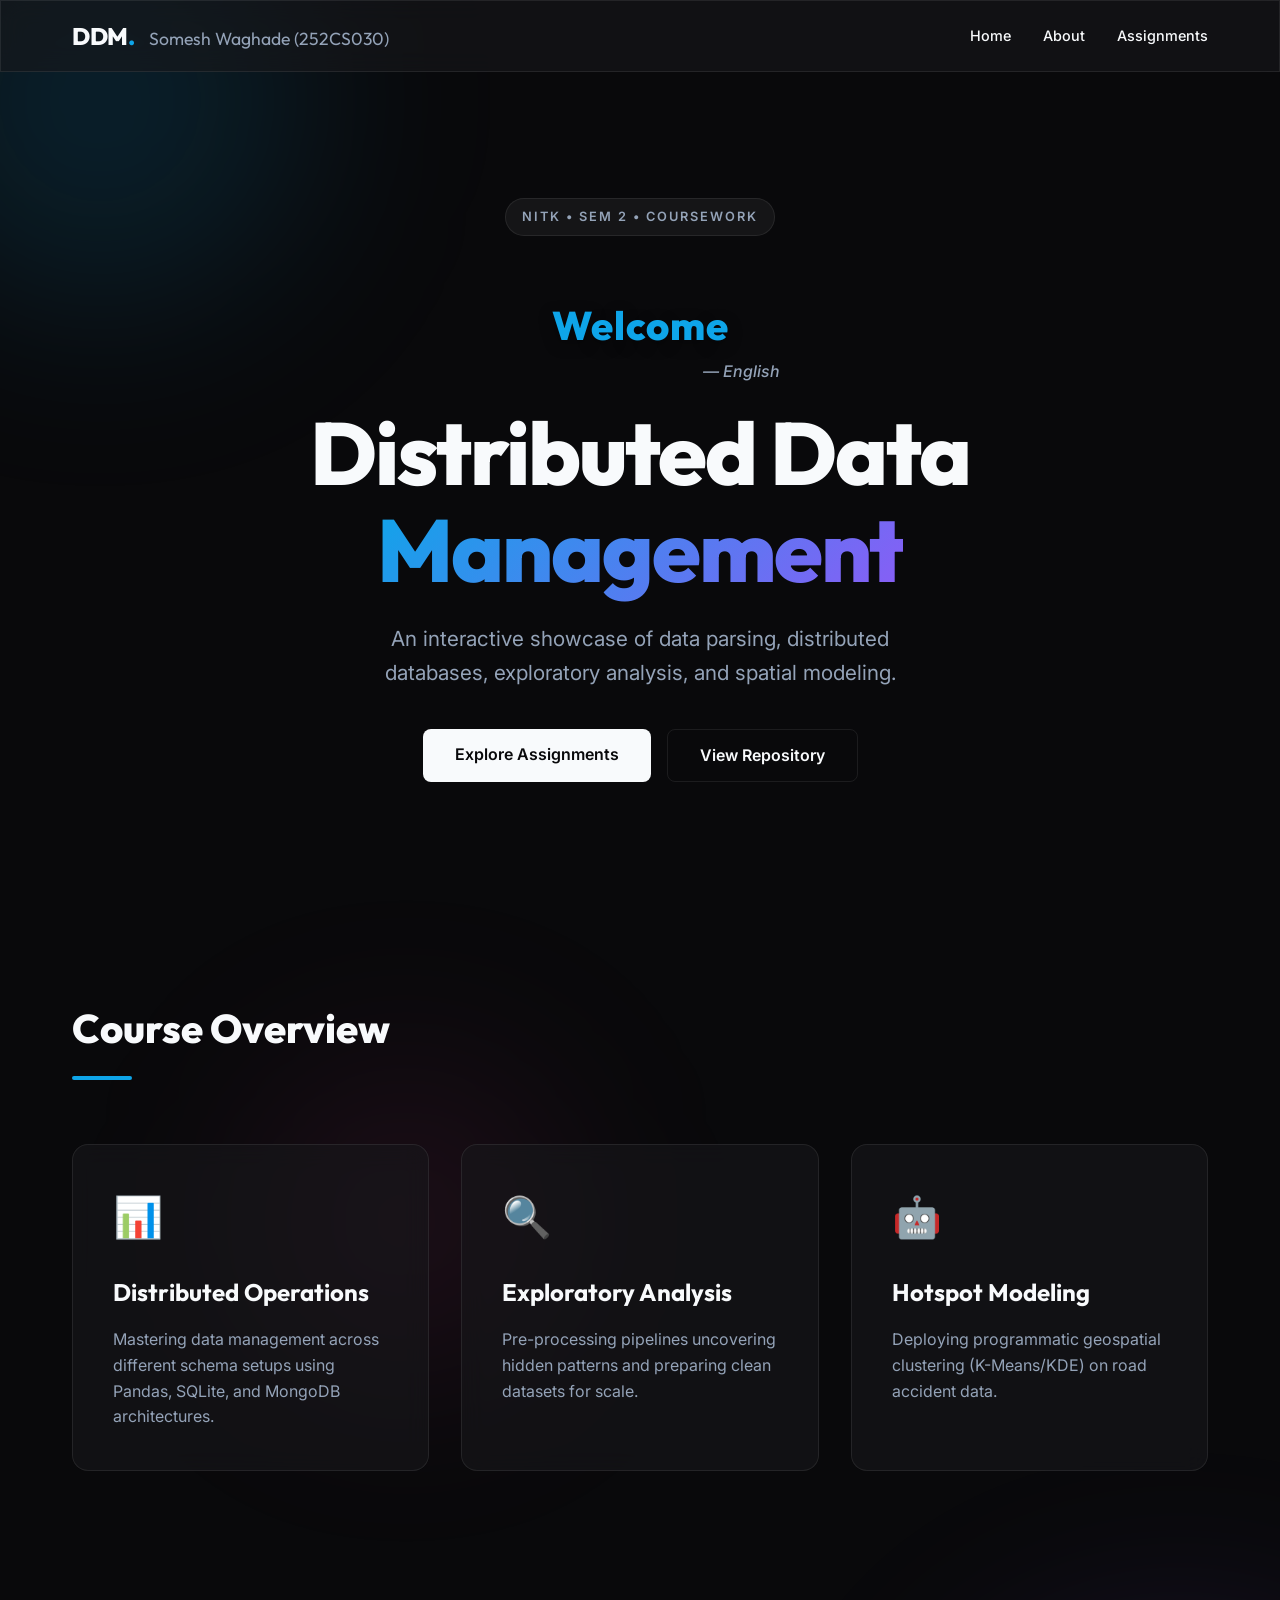
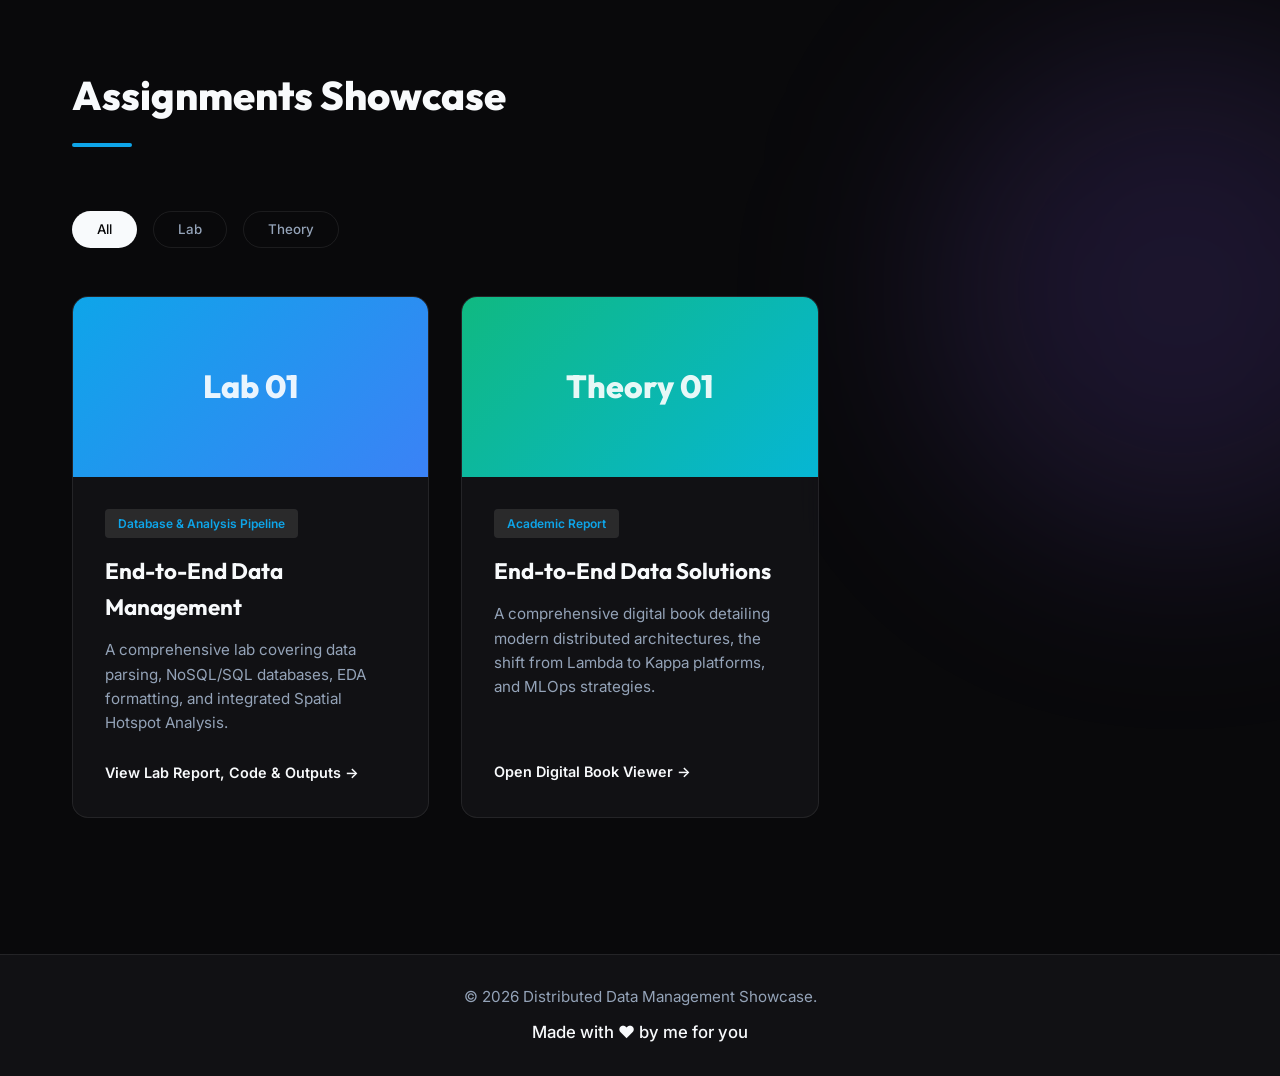
==== index.html @ 91ea18e1 "this is initial commit" ====
<!DOCTYPE html>
<html lang="en">
<head>
    <meta charset="UTF-8">
    <meta name="viewport" content="width=device-width, initial-scale=1.0">
    <title>Distributed Data Management | Showcase</title>
    <meta name="description" content="A premium interactive showcase of my Distributed Data Management (DDM) course assignments and projects.">
    <link rel="preconnect" href="https://fonts.googleapis.com">
    <link rel="preconnect" href="https://fonts.gstatic.com" crossorigin>
    <link href="https://fonts.googleapis.com/css2?family=Inter:wght@300;400;500&family=Outfit:wght@400;600;800&display=swap" rel="stylesheet">
    <link rel="stylesheet" href="style.css">
</head>
<body>
    <!-- Animated Background Elements -->
    <div class="bg-orb orb-1"></div>
    <div class="bg-orb orb-2"></div>
    <div class="bg-orb orb-3"></div>

    <nav class="navbar glass">
        <div class="nav-content">
            <div class="logo" style="display:flex; align-items:baseline;">
                DDM<span>.</span> 
                <span style="font-size:1.1rem; font-weight:400; color:var(--text-muted); margin-left:15px; letter-spacing:0px; text-transform:none; font-family:var(--font-main);">Somesh Waghade (252CS030)</span>
            </div>
            <ul class="nav-links">
                <li><a href="#home">Home</a></li>
                <li><a href="#about">About</a></li>
                <li><a href="#assignments">Assignments</a></li>
            </ul>
        </div>
    </nav>

    <header id="home" class="hero">
        <div class="hero-content">
            <div class="badge fade-up">NITK • SEM 2 • COURSEWORK</div>
            
            <div class="welcome-container fade-up delay-1" style="margin-top:20px; margin-bottom:15px; display:flex; justify-content:center; overflow:hidden; padding:5px;">
                <div id="welcome-slide-wrapper" style="transition:transform 0.5s cubic-bezier(0.2, 0.8, 0.2, 1), opacity 0.5s ease-out; transform:translateY(0); opacity:1; display:flex; flex-direction:column; align-items:flex-end; min-width:280px;">
                    <div id="welcome-text" style="font-family:var(--font-heading); font-size:2.5rem; font-weight:800; color:var(--primary); letter-spacing:1px; width:100%; text-align:center; text-shadow:0 4px 15px rgba(0,0,0,0.4);">Welcome</div>
                    <div id="welcome-lang" style="font-family:var(--font-main); font-size:1rem; font-weight:500; color:var(--text-muted); font-style:italic; margin-top:2px;">— English</div>
                </div>
            </div>

            <h1 class="fade-up delay-1" style="margin-top:10px;">Distributed Data<br><span class="gradient-text">Management</span></h1>
            <p class="fade-up delay-2">An interactive showcase of data parsing, distributed databases, exploratory analysis, and spatial modeling.</p>
            <div class="hero-actions fade-up delay-3">
                <a href="#assignments" class="btn btn-primary">Explore Assignments</a>
                <a href="https://github.com/" target="_blank" class="btn btn-outline">View Repository</a>
            </div>
        </div>
    </header>

    <section id="about" class="about">
        <div class="section-header fade-up">
            <h2>Course Overview</h2>
            <div class="line"></div>
        </div>
        <div class="about-grid">
            <div class="about-card glass fade-up">
                <div class="icon">📊</div>
                <h3>Distributed Operations</h3>
                <p>Mastering data management across different schema setups using Pandas, SQLite, and MongoDB architectures.</p>
            </div>
            <div class="about-card glass fade-up delay-1">
                <div class="icon">🔍</div>
                <h3>Exploratory Analysis</h3>
                <p>Pre-processing pipelines uncovering hidden patterns and preparing clean datasets for scale.</p>
            </div>
            <div class="about-card glass fade-up delay-2">
                <div class="icon">🤖</div>
                <h3>Hotspot Modeling</h3>
                <p>Deploying programmatic geospatial clustering (K-Means/KDE) on road accident data.</p>
            </div>
        </div>
    </section>

    <section id="assignments" class="assignments">
        <div class="section-header fade-up">
            <h2>Assignments Showcase</h2>
            <div class="line"></div>
        </div>
        
        <div class="filters fade-up">
            <button class="filter-btn active" data-filter="all">All</button>
            <button class="filter-btn" data-filter="lab">Lab</button>
            <button class="filter-btn" data-filter="theory">Theory</button>
        </div>

        <div class="assignments-grid">
            <!-- Lab 1 (Combined) -->
            <a href="lab1.html" class="assignment-card glass fade-up item" data-category="lab" style="text-decoration: none; color: inherit;">
                <div class="card-image bg-gradient-1">
                    <span>Lab 01</span>
                </div>
                <div class="card-content">
                    <span class="tag">Database & Analysis Pipeline</span>
                    <h3>End-to-End Data Management</h3>
                    <p>A comprehensive lab covering data parsing, NoSQL/SQL databases, EDA formatting, and integrated Spatial Hotspot Analysis.</p>
                    <div style="margin-top:auto;"><button class="read-more">View Lab Report, Code & Outputs →</button></div>
                </div>
            </a>

            <!-- Theory Assignment 1 -->
            <a href="theory1.html" class="assignment-card glass fade-up item" data-category="theory" style="text-decoration: none; color: inherit;">
                <div class="card-image bg-gradient-4">
                    <span>Theory 01</span>
                </div>
                <div class="card-content">
                    <span class="tag">Academic Report</span>
                    <h3>End-to-End Data Solutions</h3>
                    <p>A comprehensive digital book detailing modern distributed architectures, the shift from Lambda to Kappa platforms, and MLOps strategies.</p>
                    <div style="margin-top:auto;"><button class="read-more">Open Digital Book Viewer →</button></div>
                </div>
            </a>
        </div>
    </section>

    <footer class="glass footer" style="text-align:center; padding:30px 20px; border-top:1px solid var(--glass-border); margin-top:40px;">
        <p style="color:var(--text-muted); font-size:0.95rem;">&copy; 2026 Distributed Data Management Showcase.</p>
        <p style="margin-top:10px; font-weight:500; font-size:1.05rem; color:var(--text-main);">Made with ❤️ by me for you</p>
    </footer>

    <script src="script.js"></script>
</body>
</html>
---- style.css ----
:root {
    /* Color Palette */
    --bg-dark: #09090b;
    --bg-card: rgba(24, 24, 27, 0.6);
    --primary: #0ea5e9;
    --primary-glow: rgba(14, 165, 233, 0.5);
    --secondary: #8b5cf6;
    --text-main: #f8fafc;
    --text-muted: #94a3b8;
    --glass-border: rgba(255, 255, 255, 0.08);
    
    /* Typography */
    --font-heading: 'Outfit', sans-serif;
    --font-body: 'Inter', sans-serif;
}

* {
    margin: 0;
    padding: 0;
    box-sizing: border-box;
    scroll-behavior: smooth;
}

body {
    background-color: var(--bg-dark);
    color: var(--text-main);
    font-family: var(--font-body);
    line-height: 1.6;
    overflow-x: hidden;
    position: relative;
}

/* Glassmorphism Utilities */
.glass {
    background: var(--bg-card);
    backdrop-filter: blur(12px);
    -webkit-backdrop-filter: blur(12px);
    border: 1px solid var(--glass-border);
}

.gradient-text {
    background: linear-gradient(135deg, var(--primary), var(--secondary));
    -webkit-background-clip: text;
    -webkit-text-fill-color: transparent;
    background-clip: text;
}

/* Animated Background Orbs */
.bg-orb {
    position: absolute;
    border-radius: 50%;
    filter: blur(100px);
    z-index: -1;
    animation: float 20s infinite ease-in-out alternate;
}

.orb-1 {
    width: 400px;
    height: 400px;
    background: rgba(14, 165, 233, 0.15);
    top: -100px;
    left: -100px;
}

.orb-2 {
    width: 500px;
    height: 500px;
    background: rgba(139, 92, 246, 0.15);
    bottom: 20%;
    right: -150px;
    animation-delay: -5s;
}

.orb-3 {
    width: 300px;
    height: 300px;
    background: rgba(236, 72, 153, 0.1);
    top: 40%;
    left: 20%;
    animation-delay: -10s;
}

@keyframes float {
    0% { transform: translate(0, 0) scale(1); }
    50% { transform: translate(50px, 50px) scale(1.1); }
    100% { transform: translate(-50px, 100px) scale(0.9); }
}

/* Navigation */
.navbar {
    position: fixed;
    top: 0;
    width: 100%;
    z-index: 100;
    padding: 1rem 0;
    transition: all 0.3s ease;
}

.nav-content {
    max-width: 1200px;
    margin: 0 auto;
    display: flex;
    justify-content: space-between;
    align-items: center;
    padding: 0 2rem;
}

.logo {
    font-family: var(--font-heading);
    font-size: 1.5rem;
    font-weight: 800;
    letter-spacing: -0.5px;
}

.logo span {
    color: var(--primary);
}

.nav-links {
    display: flex;
    list-style: none;
    gap: 2rem;
}

.nav-links a {
    color: var(--text-main);
    text-decoration: none;
    font-size: 0.9rem;
    font-weight: 500;
    transition: color 0.3s ease;
}

.nav-links a:hover {
    color: var(--primary);
}

/* Hero Section */
.hero {
    min-height: 100vh;
    display: flex;
    align-items: center;
    justify-content: center;
    text-align: center;
    padding: 0 2rem;
    padding-top: 80px;
}

.hero-content {
    max-width: 800px;
}

.badge {
    display: inline-block;
    padding: 0.5rem 1rem;
    background: rgba(255, 255, 255, 0.05);
    border: 1px solid var(--glass-border);
    border-radius: 50px;
    font-size: 0.8rem;
    font-weight: 600;
    letter-spacing: 2px;
    margin-bottom: 2rem;
    color: var(--text-muted);
}

.hero h1 {
    font-family: var(--font-heading);
    font-size: clamp(3rem, 8vw, 5.5rem);
    line-height: 1.1;
    font-weight: 800;
    margin-bottom: 1.5rem;
    letter-spacing: -2px;
}

.hero p {
    font-size: clamp(1.1rem, 2vw, 1.3rem);
    color: var(--text-muted);
    margin-bottom: 2.5rem;
    max-width: 600px;
    margin-left: auto;
    margin-right: auto;
}

.hero-actions {
    display: flex;
    gap: 1rem;
    justify-content: center;
}

.btn {
    padding: 0.8rem 2rem;
    border-radius: 8px;
    font-weight: 600;
    font-size: 1rem;
    text-decoration: none;
    transition: all 0.3s ease;
    cursor: pointer;
    font-family: var(--font-body);
}

.btn-primary {
    background: var(--text-main);
    color: var(--bg-dark);
    border: none;
}

.btn-primary:hover {
    background: var(--primary);
    color: white;
    box-shadow: 0 0 20px var(--primary-glow);
    transform: translateY(-2px);
}

.btn-outline {
    background: transparent;
    color: var(--text-main);
    border: 1px solid var(--glass-border);
}

.btn-outline:hover {
    background: rgba(255, 255, 255, 0.1);
    transform: translateY(-2px);
}

/* Common Section Styles */
section {
    padding: 6rem 2rem;
    max-width: 1200px;
    margin: 0 auto;
}

.section-header {
    margin-bottom: 4rem;
}

.section-header h2 {
    font-family: var(--font-heading);
    font-size: 2.5rem;
    font-weight: 800;
    margin-bottom: 1rem;
}

.section-header .line {
    width: 60px;
    height: 4px;
    background: var(--primary);
    border-radius: 2px;
}

/* About Section */
.about-grid {
    display: grid;
    grid-template-columns: repeat(auto-fit, minmax(300px, 1fr));
    gap: 2rem;
}

.about-card {
    padding: 2.5rem;
    border-radius: 16px;
    transition: transform 0.3s ease, box-shadow 0.3s ease;
}

.about-card:hover {
    transform: translateY(-5px);
    box-shadow: 0 10px 30px rgba(0, 0, 0, 0.5);
    border-color: rgba(255, 255, 255, 0.15);
}

.about-card .icon {
    font-size: 2.5rem;
    margin-bottom: 1.5rem;
}

.about-card h3 {
    font-family: var(--font-heading);
    font-size: 1.5rem;
    margin-bottom: 1rem;
}

.about-card p {
    color: var(--text-muted);
}

/* Assignments Section */
.filters {
    display: flex;
    gap: 1rem;
    margin-bottom: 3rem;
    flex-wrap: wrap;
}

.filter-btn {
    background: transparent;
    border: 1px solid var(--glass-border);
    color: var(--text-muted);
    padding: 0.6rem 1.5rem;
    border-radius: 50px;
    cursor: pointer;
    transition: all 0.3s ease;
    font-family: var(--font-body);
    font-weight: 500;
}

.filter-btn:hover, .filter-btn.active {
    background: var(--text-main);
    color: var(--bg-dark);
}

.assignments-grid {
    display: grid;
    grid-template-columns: repeat(auto-fill, minmax(320px, 1fr));
    gap: 2rem;
}

.assignment-card {
    border-radius: 16px;
    overflow: hidden;
    cursor: pointer;
    transition: all 0.4s cubic-bezier(0.175, 0.885, 0.32, 1.275);
    display: flex;
    flex-direction: column;
}

.assignment-card:hover {
    transform: translateY(-10px);
    border-color: rgba(255, 255, 255, 0.2);
    box-shadow: 0 15px 35px rgba(0, 0, 0, 0.4);
}

.card-image {
    height: 180px;
    display: flex;
    align-items: center;
    justify-content: center;
    font-family: var(--font-heading);
    font-size: 2rem;
    font-weight: 800;
    color: rgba(255, 255, 255, 0.9);
}

.bg-gradient-1 { background: linear-gradient(135deg, #0ea5e9, #3b82f6); }
.bg-gradient-2 { background: linear-gradient(135deg, #8b5cf6, #d946ef); }
.bg-gradient-3 { background: linear-gradient(135deg, #f59e0b, #ef4444); }
.bg-gradient-4 { background: linear-gradient(135deg, #10b981, #06b6d4); }

.card-content {
    padding: 2rem;
    flex-grow: 1;
    display: flex;
    flex-direction: column;
}

.tag {
    display: inline-block;
    padding: 0.3rem 0.8rem;
    background: rgba(255, 255, 255, 0.1);
    border-radius: 4px;
    font-size: 0.75rem;
    font-weight: 600;
    color: var(--primary);
    margin-bottom: 1rem;
    align-self: flex-start;
}

.card-content h3 {
    font-family: var(--font-heading);
    font-size: 1.4rem;
    margin-bottom: 0.8rem;
}

.card-content p {
    color: var(--text-muted);
    font-size: 0.95rem;
    margin-bottom: 1.5rem;
    flex-grow: 1;
}

.read-more {
    background: transparent;
    border: none;
    color: var(--text-main);
    font-weight: 600;
    font-family: var(--font-body);
    font-size: 0.9rem;
    cursor: pointer;
    text-align: left;
    display: inline-flex;
    align-items: center;
    transition: color 0.3s ease;
}

.assignment-card:hover .read-more {
    color: var(--primary);
}

/* Modal */
.modal {
    display: none;
    position: fixed;
    z-index: 1000;
    left: 0;
    top: 0;
    width: 100%;
    height: 100%;
    overflow: auto;
    background-color: rgba(0, 0, 0, 0.8);
    backdrop-filter: blur(5px);
    opacity: 0;
    transition: opacity 0.3s ease;
}

.modal.show {
    opacity: 1;
}

.modal-content {
    margin: 5% auto;
    padding: 0;
    width: 90%;
    max-width: 700px;
    border-radius: 20px;
    position: relative;
    transform: translateY(50px) scale(0.95);
    transition: all 0.4s cubic-bezier(0.175, 0.885, 0.32, 1.275);
    overflow: hidden;
}

.modal.show .modal-content {
    transform: translateY(0) scale(1);
}

.close-btn {
    position: absolute;
    top: 1.5rem;
    right: 2rem;
    color: var(--text-muted);
    font-size: 2rem;
    font-weight: 300;
    cursor: pointer;
    transition: color 0.3s ease;
    z-index: 10;
}

.close-btn:hover {
    color: white;
}

.modal-header {
    padding: 3rem 3rem 2rem;
    background: rgba(255, 255, 255, 0.03);
    border-bottom: 1px solid var(--glass-border);
}

.modal-badge {
    display: inline-block;
    padding: 0.4rem 1rem;
    background: var(--primary);
    color: var(--bg-dark);
    border-radius: 50px;
    font-size: 0.8rem;
    font-weight: 700;
    margin-bottom: 1rem;
    text-transform: uppercase;
    letter-spacing: 1px;
}

.modal-header h2 {
    font-family: var(--font-heading);
    font-size: 2.2rem;
    line-height: 1.2;
}

.modal-body {
    padding: 3rem;
}

.modal-section {
    margin-bottom: 2.5rem;
}

.modal-section:last-child {
    margin-bottom: 0;
}

.modal-section h3 {
    font-family: var(--font-heading);
    font-size: 1.3rem;
    margin-bottom: 1rem;
    display: flex;
    align-items: center;
    gap: 0.5rem;
    color: var(--primary);
}

.modal-section p {
    color: var(--text-muted);
    line-height: 1.8;
}

/* Footer */
.footer {
    text-align: center;
    padding: 2rem;
    margin-top: 4rem;
    border-top: 1px solid var(--glass-border);
    border-bottom: none;
    border-left: none;
    border-right: none;
    color: var(--text-muted);
    font-size: 0.9rem;
}

/* Animations */
.fade-up {
    opacity: 0;
    transform: translateY(30px);
    transition: opacity 0.8s ease, transform 0.8s cubic-bezier(0.165, 0.84, 0.44, 1);
}

.fade-up.visible {
    opacity: 1;
    transform: translateY(0);
}

.delay-1 { transition-delay: 0.1s; }
.delay-2 { transition-delay: 0.2s; }
.delay-3 { transition-delay: 0.3s; }

/* Responsive */
@media (max-width: 768px) {
    .nav-links { display: none; }
    .hero-actions { flex-direction: column; }
    .modal-content { margin: 10% auto; width: 95%; }
    .modal-header { padding: 2rem 2rem 1.5rem; }
    .modal-body { padding: 2rem; }
}
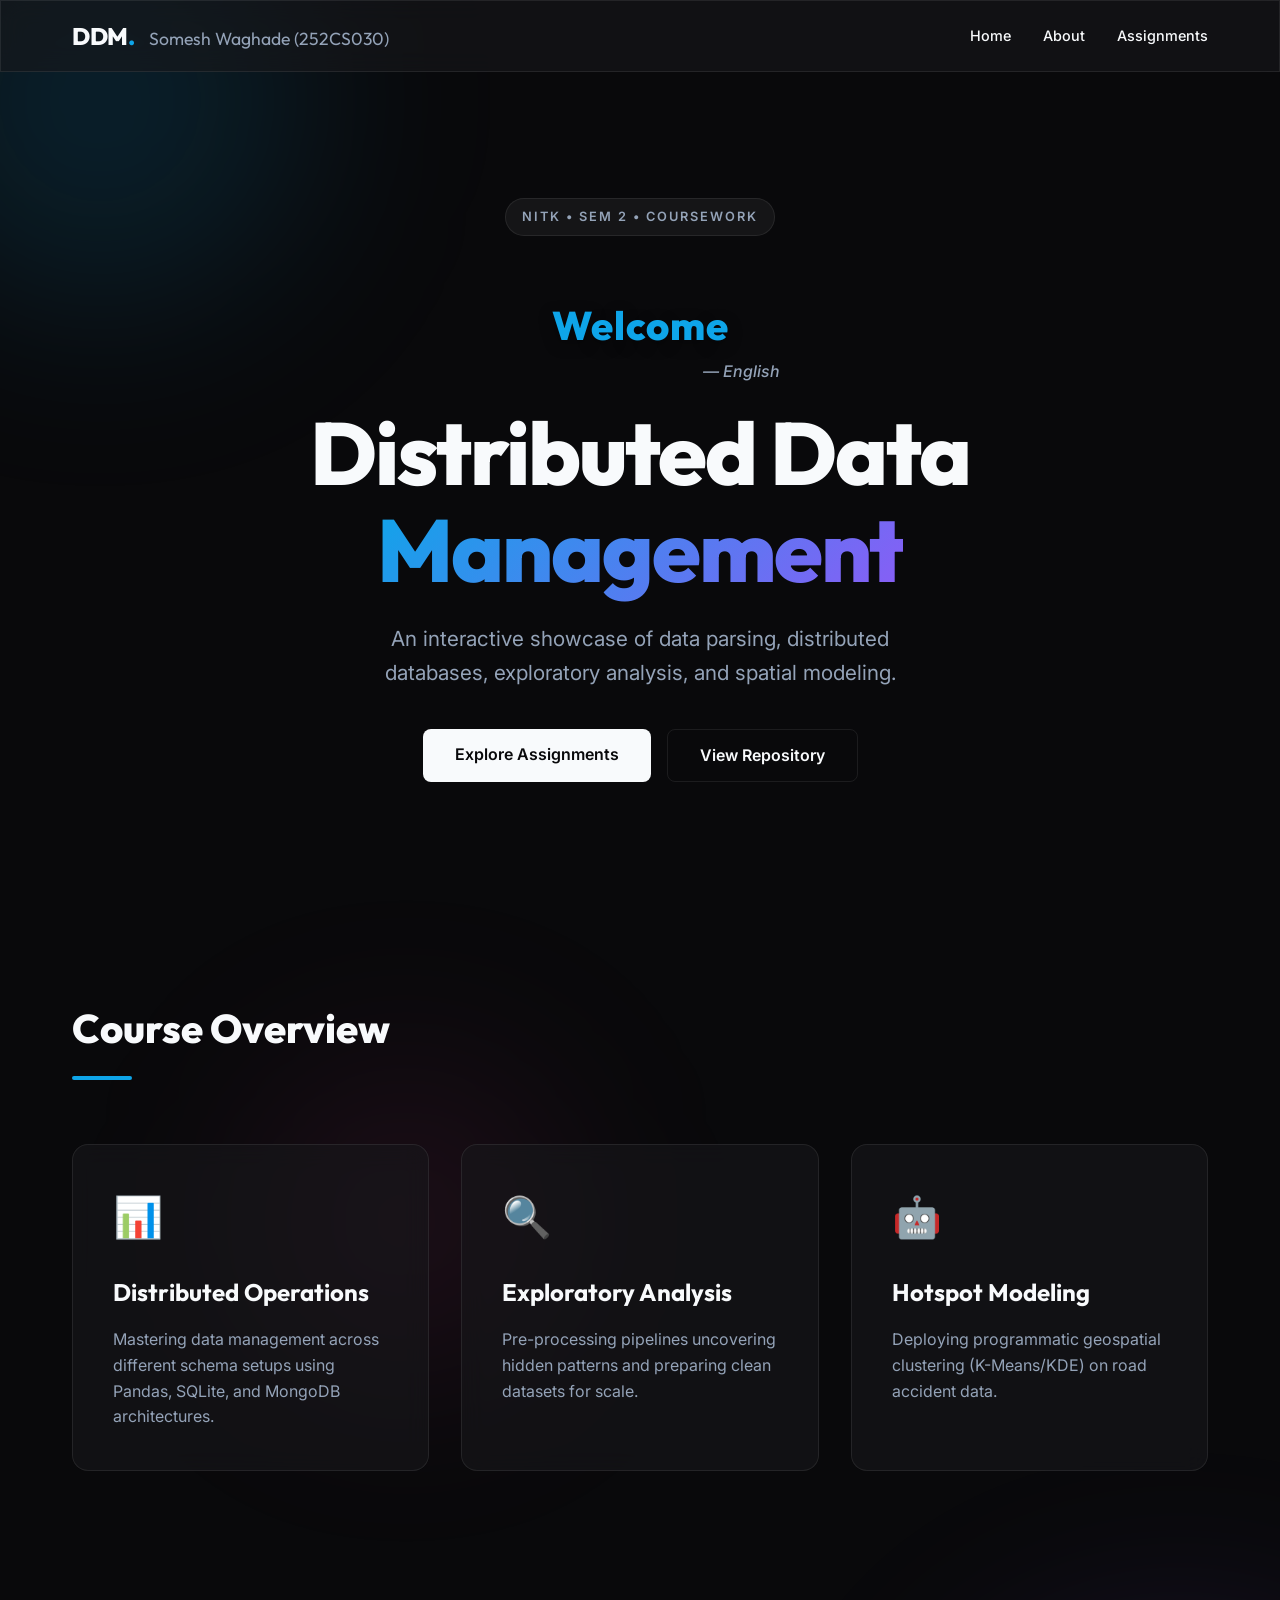
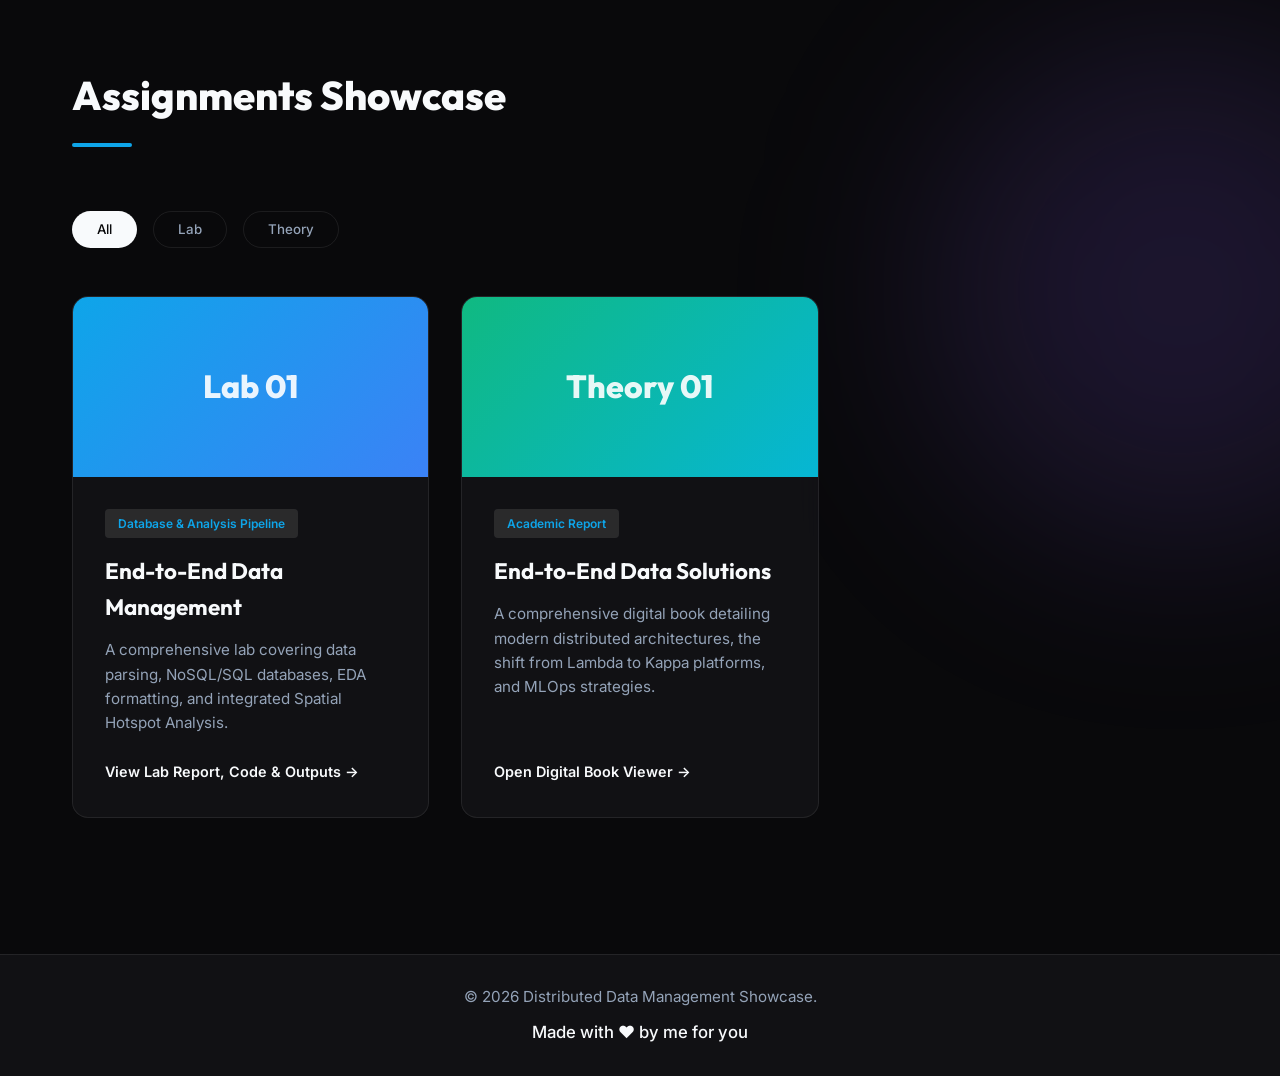
==== commit c5cea68f: "Update repository link in index.html" ====
--- a/index.html
+++ b/index.html
@@ -45,7 +45,7 @@
             <p class="fade-up delay-2">An interactive showcase of data parsing, distributed databases, exploratory analysis, and spatial modeling.</p>
             <div class="hero-actions fade-up delay-3">
                 <a href="#assignments" class="btn btn-primary">Explore Assignments</a>
-                <a href="https://github.com/" target="_blank" class="btn btn-outline">View Repository</a>
+                <a href="https://github.com/somesh-waghade/DDM_Showcase/" target="_blank" class="btn btn-outline">View Repository</a>
             </div>
         </div>
     </header>
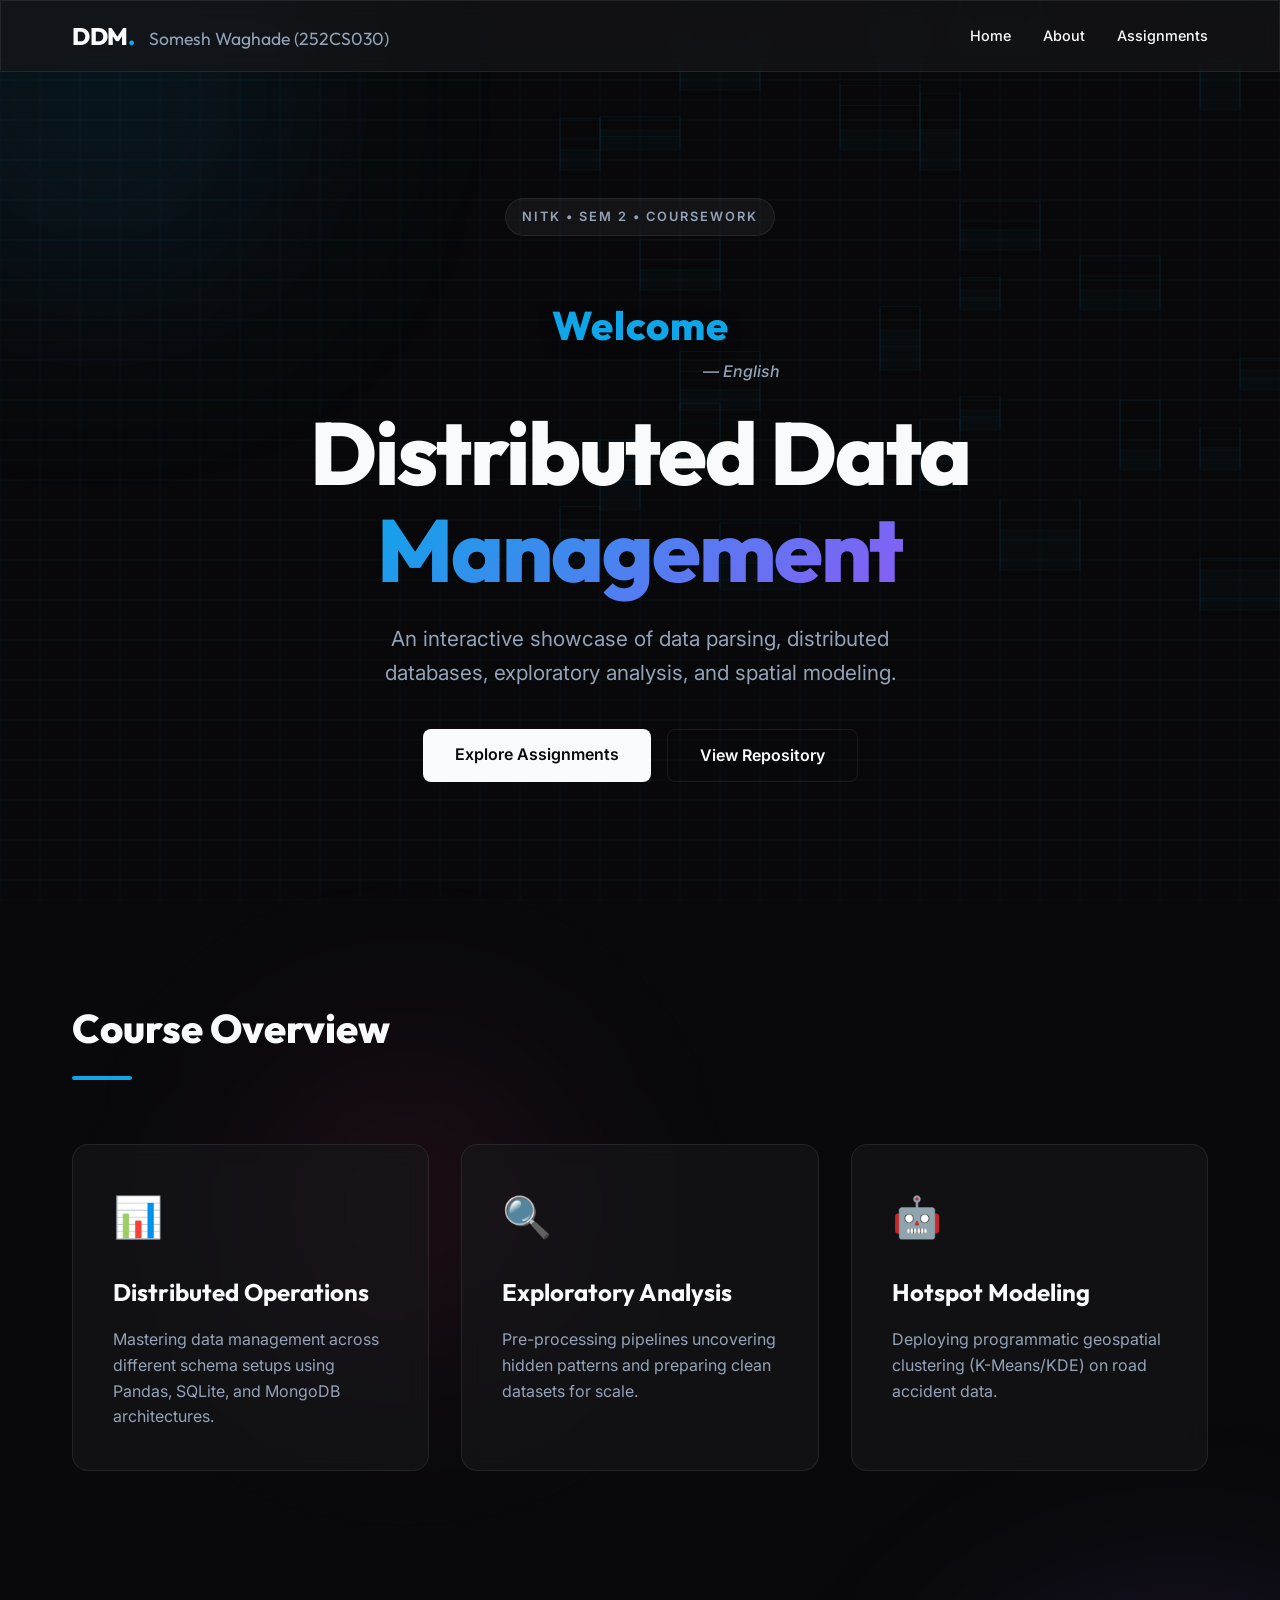
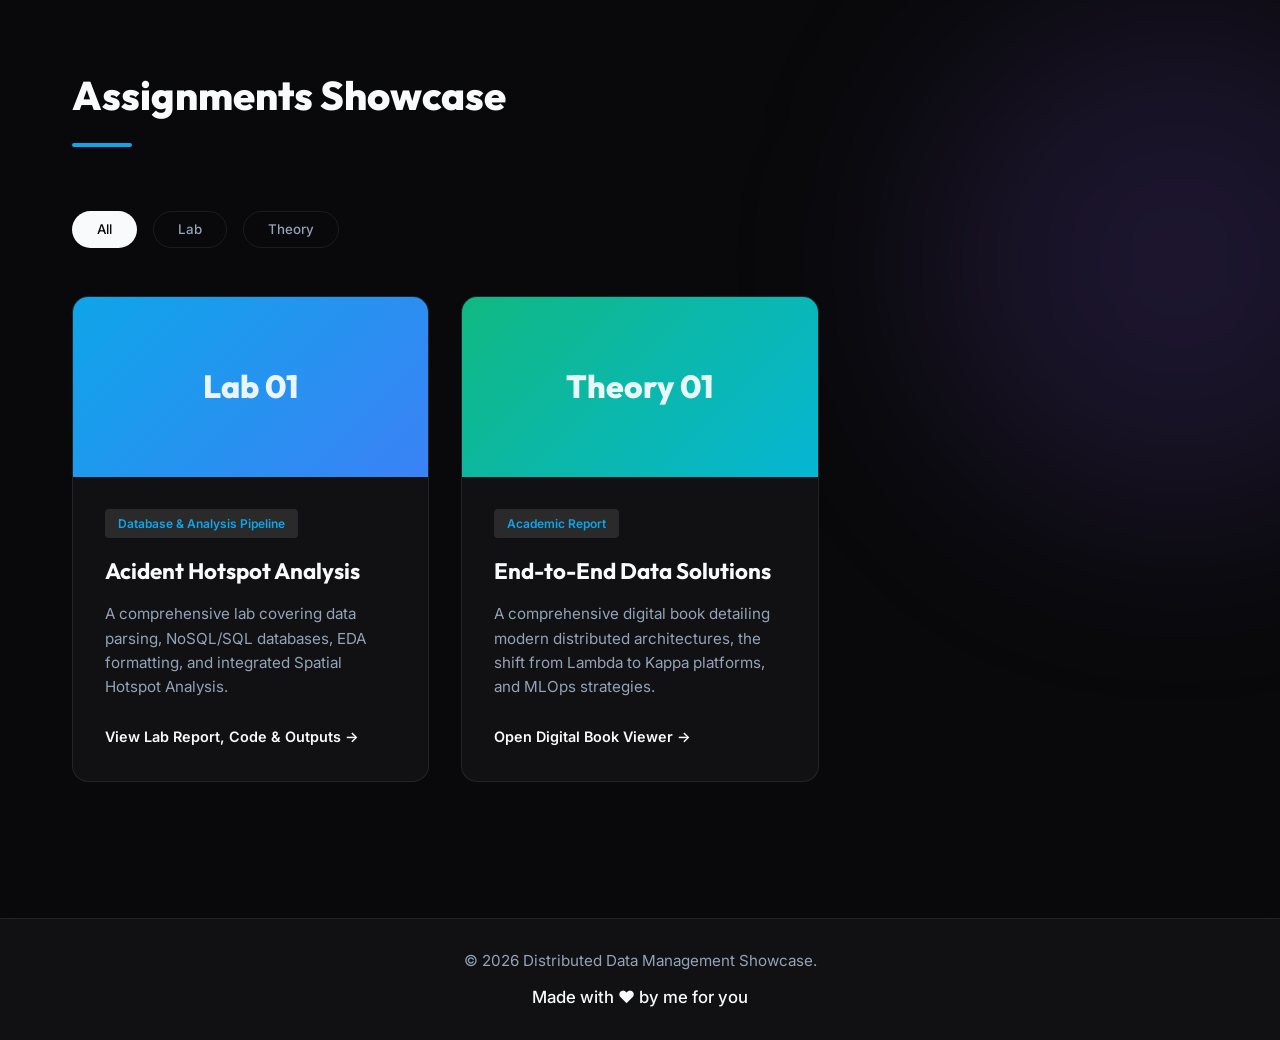
==== commit 7e3f42a8: "updated theory2 and added background map" ====
--- a/index.html
+++ b/index.html
@@ -1,26 +1,34 @@
 <!DOCTYPE html>
 <html lang="en">
+
 <head>
     <meta charset="UTF-8">
     <meta name="viewport" content="width=device-width, initial-scale=1.0">
     <title>Distributed Data Management | Showcase</title>
-    <meta name="description" content="A premium interactive showcase of my Distributed Data Management (DDM) course assignments and projects.">
+    <meta name="description"
+        content="A premium interactive showcase of my Distributed Data Management (DDM) course assignments and projects.">
     <link rel="preconnect" href="https://fonts.googleapis.com">
     <link rel="preconnect" href="https://fonts.gstatic.com" crossorigin>
-    <link href="https://fonts.googleapis.com/css2?family=Inter:wght@300;400;500&family=Outfit:wght@400;600;800&display=swap" rel="stylesheet">
+    <link
+        href="https://fonts.googleapis.com/css2?family=Inter:wght@300;400;500&family=Outfit:wght@400;600;800&display=swap"
+        rel="stylesheet">
     <link rel="stylesheet" href="style.css">
 </head>
+
 <body>
     <!-- Animated Background Elements -->
     <div class="bg-orb orb-1"></div>
     <div class="bg-orb orb-2"></div>
     <div class="bg-orb orb-3"></div>
+    <canvas id="city-canvas"></canvas>
 
     <nav class="navbar glass">
         <div class="nav-content">
             <div class="logo" style="display:flex; align-items:baseline;">
-                DDM<span>.</span> 
-                <span style="font-size:1.1rem; font-weight:400; color:var(--text-muted); margin-left:15px; letter-spacing:0px; text-transform:none; font-family:var(--font-main);">Somesh Waghade (252CS030)</span>
+                DDM<span>.</span>
+                <span
+                    style="font-size:1.1rem; font-weight:400; color:var(--text-muted); margin-left:15px; letter-spacing:0px; text-transform:none; font-family:var(--font-main);">Somesh
+                    Waghade (252CS030)</span>
             </div>
             <ul class="nav-links">
                 <li><a href="#home">Home</a></li>
@@ -33,19 +41,28 @@
     <header id="home" class="hero">
         <div class="hero-content">
             <div class="badge fade-up">NITK • SEM 2 • COURSEWORK</div>
-            
-            <div class="welcome-container fade-up delay-1" style="margin-top:20px; margin-bottom:15px; display:flex; justify-content:center; overflow:hidden; padding:5px;">
-                <div id="welcome-slide-wrapper" style="transition:transform 0.5s cubic-bezier(0.2, 0.8, 0.2, 1), opacity 0.5s ease-out; transform:translateY(0); opacity:1; display:flex; flex-direction:column; align-items:flex-end; min-width:280px;">
-                    <div id="welcome-text" style="font-family:var(--font-heading); font-size:2.5rem; font-weight:800; color:var(--primary); letter-spacing:1px; width:100%; text-align:center; text-shadow:0 4px 15px rgba(0,0,0,0.4);">Welcome</div>
-                    <div id="welcome-lang" style="font-family:var(--font-main); font-size:1rem; font-weight:500; color:var(--text-muted); font-style:italic; margin-top:2px;">— English</div>
+
+            <div class="welcome-container fade-up delay-1"
+                style="margin-top:20px; margin-bottom:15px; display:flex; justify-content:center; overflow:hidden; padding:5px;">
+                <div id="welcome-slide-wrapper"
+                    style="transition:transform 0.5s cubic-bezier(0.2, 0.8, 0.2, 1), opacity 0.5s ease-out; transform:translateY(0); opacity:1; display:flex; flex-direction:column; align-items:flex-end; min-width:280px;">
+                    <div id="welcome-text"
+                        style="font-family:var(--font-heading); font-size:2.5rem; font-weight:800; color:var(--primary); letter-spacing:1px; width:100%; text-align:center; text-shadow:0 4px 15px rgba(0,0,0,0.4);">
+                        Welcome</div>
+                    <div id="welcome-lang"
+                        style="font-family:var(--font-main); font-size:1rem; font-weight:500; color:var(--text-muted); font-style:italic; margin-top:2px;">
+                        — English</div>
                 </div>
             </div>
 
-            <h1 class="fade-up delay-1" style="margin-top:10px;">Distributed Data<br><span class="gradient-text">Management</span></h1>
-            <p class="fade-up delay-2">An interactive showcase of data parsing, distributed databases, exploratory analysis, and spatial modeling.</p>
+            <h1 class="fade-up delay-1" style="margin-top:10px;">Distributed Data<br><span
+                    class="gradient-text">Management</span></h1>
+            <p class="fade-up delay-2">An interactive showcase of data parsing, distributed databases, exploratory
+                analysis, and spatial modeling.</p>
             <div class="hero-actions fade-up delay-3">
                 <a href="#assignments" class="btn btn-primary">Explore Assignments</a>
-                <a href="https://github.com/somesh-waghade/DDM_Showcase/" target="_blank" class="btn btn-outline">View Repository</a>
+                <a href="https://github.com/somesh-waghade/DDM_Showcase/" target="_blank" class="btn btn-outline">View
+                    Repository</a>
             </div>
         </div>
     </header>
@@ -59,7 +76,8 @@
             <div class="about-card glass fade-up">
                 <div class="icon">📊</div>
                 <h3>Distributed Operations</h3>
-                <p>Mastering data management across different schema setups using Pandas, SQLite, and MongoDB architectures.</p>
+                <p>Mastering data management across different schema setups using Pandas, SQLite, and MongoDB
+                    architectures.</p>
             </div>
             <div class="about-card glass fade-up delay-1">
                 <div class="icon">🔍</div>
@@ -79,7 +97,7 @@
             <h2>Assignments Showcase</h2>
             <div class="line"></div>
         </div>
-        
+
         <div class="filters fade-up">
             <button class="filter-btn active" data-filter="all">All</button>
             <button class="filter-btn" data-filter="lab">Lab</button>
@@ -88,38 +106,46 @@
 
         <div class="assignments-grid">
             <!-- Lab 1 (Combined) -->
-            <a href="lab1.html" class="assignment-card glass fade-up item" data-category="lab" style="text-decoration: none; color: inherit;">
+            <a href="lab1.html" class="assignment-card glass fade-up item" data-category="lab"
+                style="text-decoration: none; color: inherit;">
                 <div class="card-image bg-gradient-1">
                     <span>Lab 01</span>
                 </div>
                 <div class="card-content">
                     <span class="tag">Database & Analysis Pipeline</span>
-                    <h3>End-to-End Data Management</h3>
-                    <p>A comprehensive lab covering data parsing, NoSQL/SQL databases, EDA formatting, and integrated Spatial Hotspot Analysis.</p>
-                    <div style="margin-top:auto;"><button class="read-more">View Lab Report, Code & Outputs →</button></div>
+                    <h3>Acident Hotspot Analysis</h3>
+                    <p>A comprehensive lab covering data parsing, NoSQL/SQL databases, EDA formatting, and integrated
+                        Spatial Hotspot Analysis.</p>
+                    <div style="margin-top:auto;"><button class="read-more">View Lab Report, Code & Outputs →</button>
+                    </div>
                 </div>
             </a>
 
             <!-- Theory Assignment 1 -->
-            <a href="theory1.html" class="assignment-card glass fade-up item" data-category="theory" style="text-decoration: none; color: inherit;">
+            <a href="theory1.html" class="assignment-card glass fade-up item" data-category="theory"
+                style="text-decoration: none; color: inherit;">
                 <div class="card-image bg-gradient-4">
                     <span>Theory 01</span>
                 </div>
                 <div class="card-content">
                     <span class="tag">Academic Report</span>
                     <h3>End-to-End Data Solutions</h3>
-                    <p>A comprehensive digital book detailing modern distributed architectures, the shift from Lambda to Kappa platforms, and MLOps strategies.</p>
+                    <p>A comprehensive digital book detailing modern distributed architectures, the shift from Lambda to
+                        Kappa platforms, and MLOps strategies.</p>
                     <div style="margin-top:auto;"><button class="read-more">Open Digital Book Viewer →</button></div>
                 </div>
             </a>
         </div>
     </section>
 
-    <footer class="glass footer" style="text-align:center; padding:30px 20px; border-top:1px solid var(--glass-border); margin-top:40px;">
+    <footer class="glass footer"
+        style="text-align:center; padding:30px 20px; border-top:1px solid var(--glass-border); margin-top:40px;">
         <p style="color:var(--text-muted); font-size:0.95rem;">&copy; 2026 Distributed Data Management Showcase.</p>
-        <p style="margin-top:10px; font-weight:500; font-size:1.05rem; color:var(--text-main);">Made with ❤️ by me for you</p>
+        <p style="margin-top:10px; font-weight:500; font-size:1.05rem; color:var(--text-main);">Made with ❤️ by me for
+            you</p>
     </footer>
 
     <script src="script.js"></script>
 </body>
-</html>
+
+</html>
--- a/style.css
+++ b/style.css
@@ -87,6 +87,18 @@
 }
 
 /* Navigation */
+
+/* City Map Canvas Background */
+#city-canvas {
+    position: fixed;
+    top: 0;
+    left: 0;
+    width: 100vw;
+    height: 100vh;
+    z-index: 0;
+    pointer-events: none;
+    opacity: 0.4;
+}
 .navbar {
     position: fixed;
     top: 0;
@@ -533,3 +545,183 @@
     .modal-header { padding: 2rem 2rem 1.5rem; }
     .modal-body { padding: 2rem; }
 }
+
+/* Book Mode Styles */
+.book-layout {
+    display: flex;
+    gap: 40px;
+    max-width: 1400px;
+    margin: 0 auto;
+    position: relative;
+    padding-top: 120px;
+}
+
+.book-toc {
+    width: 280px;
+    position: sticky;
+    top: 120px;
+    height: fit-content;
+    max-height: calc(100vh - 160px);
+    overflow-y: auto;
+    padding: 20px;
+    background: rgba(255, 255, 255, 0.03);
+    border-radius: 12px;
+    border: 1px solid var(--glass-border);
+}
+
+.book-toc h4 {
+    font-family: var(--font-heading);
+    color: var(--primary);
+    margin-bottom: 20px;
+    text-transform: uppercase;
+    font-size: 0.9rem;
+    letter-spacing: 1px;
+}
+
+.book-toc ul {
+    list-style: none;
+}
+
+.book-toc li {
+    margin-bottom: 12px;
+}
+
+.book-toc a {
+    color: var(--text-muted);
+    text-decoration: none;
+    font-size: 0.9rem;
+    transition: all 0.3s ease;
+    display: block;
+    line-height: 1.4;
+}
+
+.book-toc a:hover, .book-toc a.active {
+    color: var(--primary);
+    transform: translateX(5px);
+}
+
+.book-content {
+    flex: 1;
+    background: #fdfdfd;
+    color: #1a1a1a;
+    padding: 80px 100px;
+    border-radius: 4px;
+    box-shadow: 0 30px 60px rgba(0,0,0,0.4);
+    font-family: 'Libre Baskerville', 'Playfair Display', serif;
+    line-height: 1.8;
+    position: relative;
+}
+
+.book-content::before {
+    content: '';
+    position: absolute;
+    top: 0; left: 20px; bottom: 0; width: 1px;
+    background: rgba(0,0,0,0.05);
+}
+
+.book-content h1 {
+    font-family: 'Playfair Display', serif;
+    font-size: 3.5rem;
+    line-height: 1.2;
+    margin-bottom: 2rem;
+    border-bottom: 2px solid #eee;
+    padding-bottom: 1rem;
+}
+
+.book-content h2 {
+    font-family: 'Playfair Display', serif;
+    font-size: 2.2rem;
+    margin: 3rem 0 1.5rem;
+    color: #333;
+}
+
+.book-content h3 {
+    font-family: 'Playfair Display', serif;
+    font-size: 1.6rem;
+    margin: 2rem 0 1rem;
+    color: #444;
+}
+
+.book-content p {
+    margin-bottom: 1.5rem;
+    font-size: 1.15rem;
+    text-align: justify;
+}
+
+.book-content .placeholder-fig {
+    background: #f1f1f1;
+    border: 2px dashed #ccc;
+    border-radius: 8px;
+    padding: 60px 20px;
+    text-align: center;
+    margin: 3rem 0;
+    position: relative;
+}
+
+.placeholder-fig::after {
+    content: 'Figure Placeholder';
+    display: block;
+    color: #888;
+    font-family: var(--font-body);
+    font-size: 0.9rem;
+    font-weight: 600;
+    text-transform: uppercase;
+}
+
+.book-content figcaption {
+    font-family: var(--font-body);
+    font-size: 0.95rem;
+    color: #666;
+    text-align: center;
+    font-style: italic;
+    margin-top: 1.5rem;
+    margin-bottom: 4rem;
+}
+
+.book-content .table-wrapper {
+    overflow-x: auto;
+    margin: 2rem 0;
+}
+
+.book-content table {
+    width: 100%;
+    border-collapse: collapse;
+    font-family: var(--font-body);
+    font-size: 1rem;
+}
+
+.book-content th, .book-content td {
+    border: 1px solid #eee;
+    padding: 12px;
+    text-align: left;
+}
+
+.book-content th {
+    background: #f9f9f9;
+}
+
+@media (max-width: 1024px) {
+    .book-layout {
+        flex-direction: column;
+        padding: 100px 20px;
+    }
+    .book-toc {
+        width: 100%;
+        position: relative;
+        top: 0;
+        margin-bottom: 40px;
+    }
+    .book-content {
+        padding: 40px 30px;
+    }
+}
+
+.book-img { 
+    display: block; 
+    max-width: 100%; 
+    height: auto; 
+    margin: 3rem auto; 
+    border-radius: 8px; 
+    box-shadow: 0 10px 30px rgba(0,0,0,0.1); 
+}
+
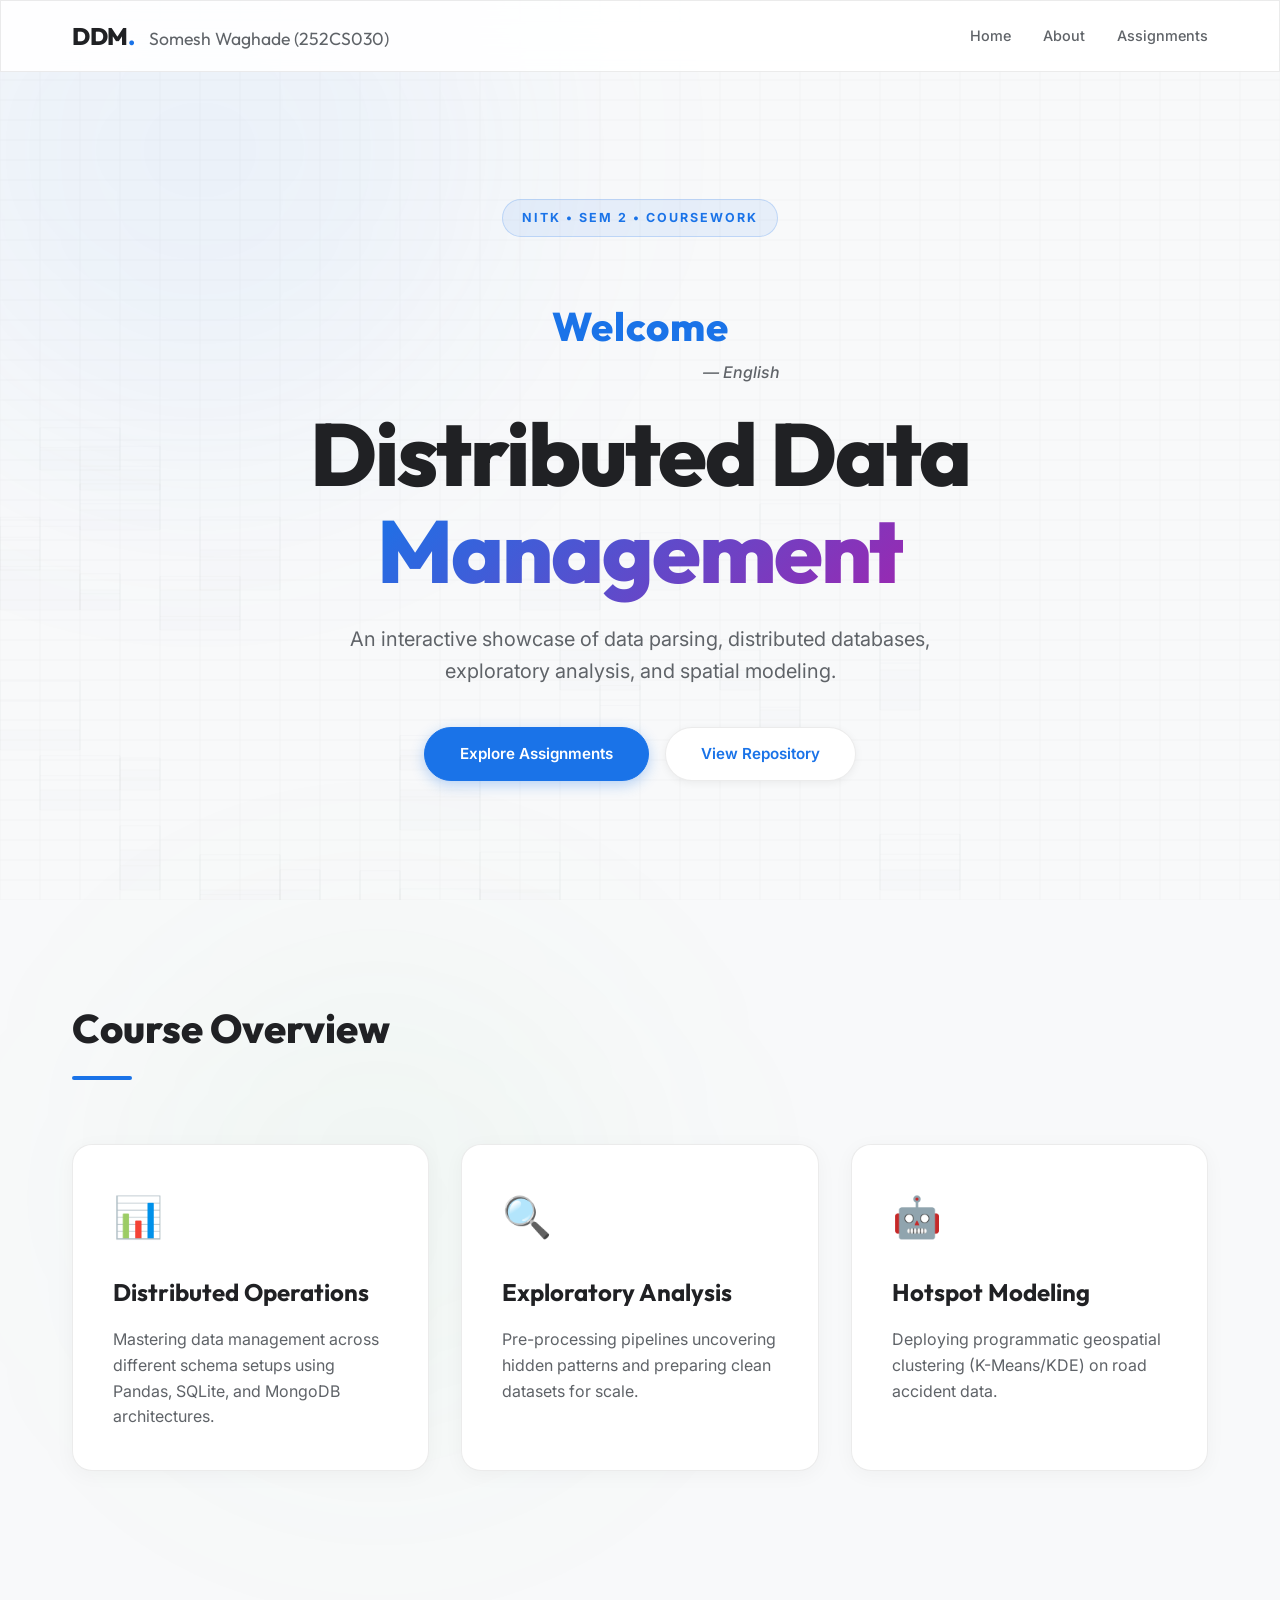
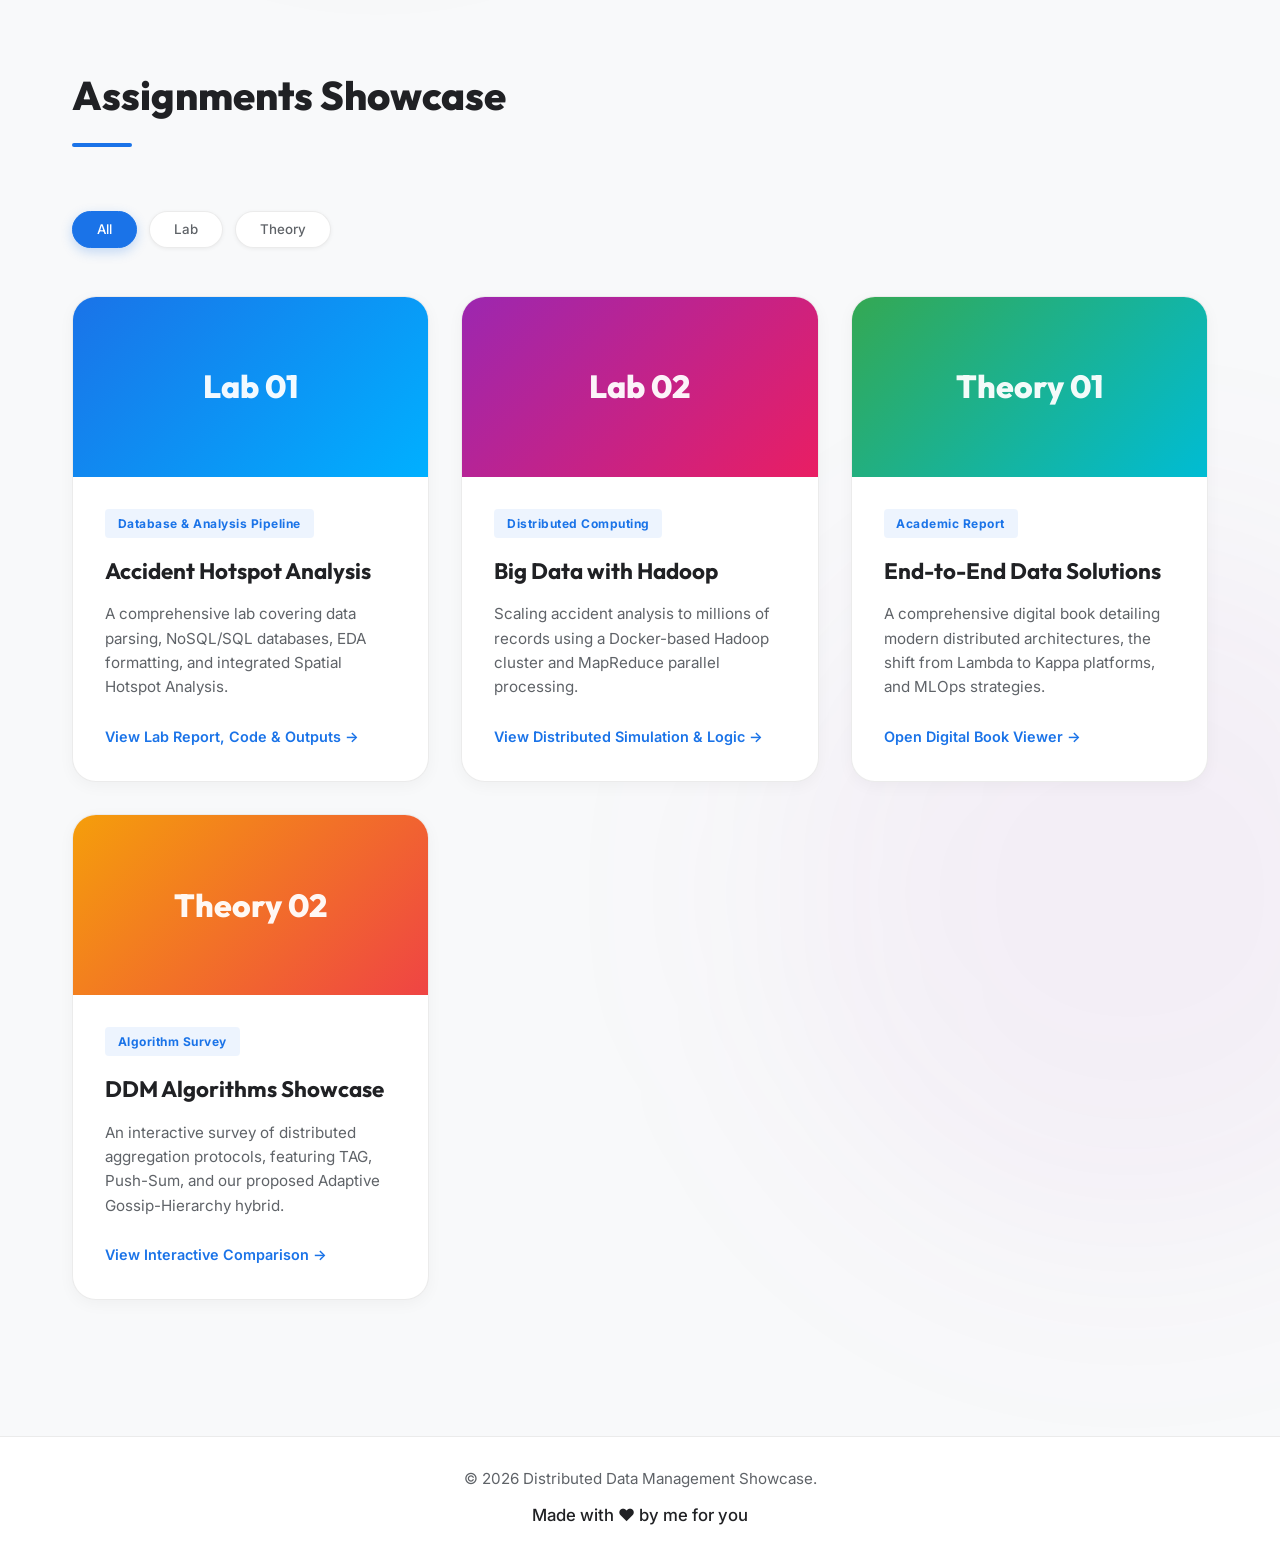
==== commit 6aaefdba: "added theoy 2 and lab 2 assignment" ====
--- a/index.html
+++ b/index.html
@@ -47,7 +47,7 @@
                 <div id="welcome-slide-wrapper"
                     style="transition:transform 0.5s cubic-bezier(0.2, 0.8, 0.2, 1), opacity 0.5s ease-out; transform:translateY(0); opacity:1; display:flex; flex-direction:column; align-items:flex-end; min-width:280px;">
                     <div id="welcome-text"
-                        style="font-family:var(--font-heading); font-size:2.5rem; font-weight:800; color:var(--primary); letter-spacing:1px; width:100%; text-align:center; text-shadow:0 4px 15px rgba(0,0,0,0.4);">
+                        style="font-family:var(--font-heading); font-size:2.5rem; font-weight:800; color:var(--primary); letter-spacing:1px; width:100%; text-align:center;">
                         Welcome</div>
                     <div id="welcome-lang"
                         style="font-family:var(--font-main); font-size:1rem; font-weight:500; color:var(--text-muted); font-style:italic; margin-top:2px;">
@@ -113,10 +113,25 @@
                 </div>
                 <div class="card-content">
                     <span class="tag">Database & Analysis Pipeline</span>
-                    <h3>Acident Hotspot Analysis</h3>
+                    <h3>Accident Hotspot Analysis</h3>
                     <p>A comprehensive lab covering data parsing, NoSQL/SQL databases, EDA formatting, and integrated
                         Spatial Hotspot Analysis.</p>
                     <div style="margin-top:auto;"><button class="read-more">View Lab Report, Code & Outputs →</button>
+                    </div>
+                </div>
+            </a>
+
+            <!-- Lab 2 (Hadoop MapReduce) -->
+            <a href="lab2.html" class="assignment-card glass fade-up item" data-category="lab"
+                style="text-decoration: none; color: inherit;">
+                <div class="card-image bg-gradient-2">
+                    <span>Lab 02</span>
+                </div>
+                <div class="card-content">
+                    <span class="tag">Distributed Computing</span>
+                    <h3>Big Data with Hadoop</h3>
+                    <p>Scaling accident analysis to millions of records using a Docker-based Hadoop cluster and MapReduce parallel processing.</p>
+                    <div style="margin-top:auto;"><button class="read-more">View Distributed Simulation & Logic →</button>
                     </div>
                 </div>
             </a>
@@ -135,6 +150,20 @@
                     <div style="margin-top:auto;"><button class="read-more">Open Digital Book Viewer →</button></div>
                 </div>
             </a>
+
+            <!-- Theory Assignment 2 -->
+            <a href="theory2.html" class="assignment-card glass fade-up item" data-category="theory"
+                style="text-decoration: none; color: inherit;">
+                <div class="card-image bg-gradient-3">
+                    <span>Theory 02</span>
+                </div>
+                <div class="card-content">
+                    <span class="tag">Algorithm Survey</span>
+                    <h3>DDM Algorithms Showcase</h3>
+                    <p>An interactive survey of distributed aggregation protocols, featuring TAG, Push-Sum, and our proposed Adaptive Gossip-Hierarchy hybrid.</p>
+                    <div style="margin-top:auto;"><button class="read-more">View Interactive Comparison →</button></div>
+                </div>
+            </a>
         </div>
     </section>
 
--- a/style.css
+++ b/style.css
@@ -1,17 +1,19 @@
 :root {
-    /* Color Palette */
-    --bg-dark: #09090b;
-    --bg-card: rgba(24, 24, 27, 0.6);
-    --primary: #0ea5e9;
-    --primary-glow: rgba(14, 165, 233, 0.5);
-    --secondary: #8b5cf6;
-    --text-main: #f8fafc;
-    --text-muted: #94a3b8;
-    --glass-border: rgba(255, 255, 255, 0.08);
-    
+    /* Google-inspired Light Theme Color Palette */
+    --bg-dark: #ffffff;
+    --bg-card: rgba(255, 255, 255, 0.85);
+    --bg-elevated: #f8f9fa;
+    --primary: #1a73e8;
+    --primary-glow: rgba(26, 115, 232, 0.15);
+    --secondary: #9c27b0;
+    --text-main: #202124;
+    --text-muted: #5f6368;
+    --glass-border: rgba(0, 0, 0, 0.08);
+
     /* Typography */
     --font-heading: 'Outfit', sans-serif;
     --font-body: 'Inter', sans-serif;
+    --font-mono: 'Fira Code', monospace;
 }
 
 * {
@@ -22,7 +24,7 @@
 }
 
 body {
-    background-color: var(--bg-dark);
+    background-color: #f8f9fa;
     color: var(--text-main);
     font-family: var(--font-body);
     line-height: 1.6;
@@ -32,9 +34,9 @@
 
 /* Glassmorphism Utilities */
 .glass {
-    background: var(--bg-card);
-    backdrop-filter: blur(12px);
-    -webkit-backdrop-filter: blur(12px);
+    background: rgba(255, 255, 255, 0.75);
+    backdrop-filter: blur(16px);
+    -webkit-backdrop-filter: blur(16px);
     border: 1px solid var(--glass-border);
 }
 
@@ -45,49 +47,48 @@
     background-clip: text;
 }
 
-/* Animated Background Orbs */
+/* Animated Background Orbs (Soft Pastels for Light Mode) */
 .bg-orb {
     position: absolute;
     border-radius: 50%;
-    filter: blur(100px);
+    filter: blur(120px);
     z-index: -1;
-    animation: float 20s infinite ease-in-out alternate;
+    animation: float 25s infinite ease-in-out alternate;
 }
 
 .orb-1 {
-    width: 400px;
-    height: 400px;
-    background: rgba(14, 165, 233, 0.15);
-    top: -100px;
+    width: 600px;
+    height: 600px;
+    background: rgba(26, 115, 232, 0.07);
+    top: -150px;
     left: -100px;
 }
 
 .orb-2 {
+    width: 700px;
+    height: 700px;
+    background: rgba(156, 39, 176, 0.05);
+    bottom: 10%;
+    right: -200px;
+    animation-delay: -5s;
+}
+
+.orb-3 {
     width: 500px;
     height: 500px;
-    background: rgba(139, 92, 246, 0.15);
-    bottom: 20%;
-    right: -150px;
-    animation-delay: -5s;
-}
-
-.orb-3 {
-    width: 300px;
-    height: 300px;
-    background: rgba(236, 72, 153, 0.1);
-    top: 40%;
-    left: 20%;
+    background: rgba(52, 168, 83, 0.04);
+    top: 30%;
+    left: 10%;
     animation-delay: -10s;
 }
 
 @keyframes float {
-    0% { transform: translate(0, 0) scale(1); }
-    50% { transform: translate(50px, 50px) scale(1.1); }
-    100% { transform: translate(-50px, 100px) scale(0.9); }
+    0%   { transform: translate(0, 0) scale(1); }
+    50%  { transform: translate(40px, 40px) scale(1.05); }
+    100% { transform: translate(-40px, 80px) scale(0.95); }
 }
 
 /* Navigation */
-
 /* City Map Canvas Background */
 #city-canvas {
     position: fixed;
@@ -97,14 +98,19 @@
     height: 100vh;
     z-index: 0;
     pointer-events: none;
-    opacity: 0.4;
-}
+    opacity: 0.22;
+}
+
 .navbar {
     position: fixed;
     top: 0;
     width: 100%;
     z-index: 100;
     padding: 1rem 0;
+    background: rgba(255, 255, 255, 0.9);
+    backdrop-filter: blur(20px);
+    -webkit-backdrop-filter: blur(20px);
+    border-bottom: 1px solid var(--glass-border);
     transition: all 0.3s ease;
 }
 
@@ -122,6 +128,7 @@
     font-size: 1.5rem;
     font-weight: 800;
     letter-spacing: -0.5px;
+    color: var(--text-main);
 }
 
 .logo span {
@@ -135,7 +142,7 @@
 }
 
 .nav-links a {
-    color: var(--text-main);
+    color: var(--text-muted);
     text-decoration: none;
     font-size: 0.9rem;
     font-weight: 500;
@@ -155,6 +162,8 @@
     text-align: center;
     padding: 0 2rem;
     padding-top: 80px;
+    position: relative;
+    z-index: 1;
 }
 
 .hero-content {
@@ -163,15 +172,15 @@
 
 .badge {
     display: inline-block;
-    padding: 0.5rem 1rem;
-    background: rgba(255, 255, 255, 0.05);
-    border: 1px solid var(--glass-border);
+    padding: 0.5rem 1.2rem;
+    background: rgba(26, 115, 232, 0.08);
+    border: 1px solid rgba(26, 115, 232, 0.2);
     border-radius: 50px;
-    font-size: 0.8rem;
-    font-weight: 600;
+    font-size: 0.78rem;
+    font-weight: 700;
     letter-spacing: 2px;
     margin-bottom: 2rem;
-    color: var(--text-muted);
+    color: var(--primary);
 }
 
 .hero h1 {
@@ -181,55 +190,61 @@
     font-weight: 800;
     margin-bottom: 1.5rem;
     letter-spacing: -2px;
+    color: var(--text-main);
 }
 
 .hero p {
-    font-size: clamp(1.1rem, 2vw, 1.3rem);
+    font-size: clamp(1.1rem, 2vw, 1.25rem);
     color: var(--text-muted);
     margin-bottom: 2.5rem;
-    max-width: 600px;
+    max-width: 580px;
     margin-left: auto;
     margin-right: auto;
+    font-weight: 400;
 }
 
 .hero-actions {
     display: flex;
     gap: 1rem;
     justify-content: center;
+    flex-wrap: wrap;
 }
 
 .btn {
-    padding: 0.8rem 2rem;
-    border-radius: 8px;
+    padding: 0.85rem 2.2rem;
+    border-radius: 50px;
     font-weight: 600;
-    font-size: 1rem;
+    font-size: 0.95rem;
     text-decoration: none;
-    transition: all 0.3s ease;
+    transition: all 0.3s cubic-bezier(0.4, 0, 0.2, 1);
     cursor: pointer;
     font-family: var(--font-body);
+    display: inline-block;
 }
 
 .btn-primary {
-    background: var(--text-main);
-    color: var(--bg-dark);
-    border: none;
+    background: var(--primary);
+    color: #ffffff;
+    border: 1px solid var(--primary);
+    box-shadow: 0 4px 14px rgba(26, 115, 232, 0.3);
 }
 
 .btn-primary:hover {
-    background: var(--primary);
-    color: white;
-    box-shadow: 0 0 20px var(--primary-glow);
+    background: #1557b0;
+    box-shadow: 0 6px 20px rgba(26, 115, 232, 0.4);
     transform: translateY(-2px);
 }
 
 .btn-outline {
-    background: transparent;
-    color: var(--text-main);
+    background: #ffffff;
+    color: var(--primary);
     border: 1px solid var(--glass-border);
+    box-shadow: 0 2px 8px rgba(0,0,0,0.06);
 }
 
 .btn-outline:hover {
-    background: rgba(255, 255, 255, 0.1);
+    background: #f8f9fa;
+    border-color: var(--primary);
     transform: translateY(-2px);
 }
 
@@ -238,6 +253,8 @@
     padding: 6rem 2rem;
     max-width: 1200px;
     margin: 0 auto;
+    position: relative;
+    z-index: 1;
 }
 
 .section-header {
@@ -249,6 +266,7 @@
     font-size: 2.5rem;
     font-weight: 800;
     margin-bottom: 1rem;
+    color: var(--text-main);
 }
 
 .section-header .line {
@@ -267,14 +285,17 @@
 
 .about-card {
     padding: 2.5rem;
-    border-radius: 16px;
-    transition: transform 0.3s ease, box-shadow 0.3s ease;
+    border-radius: 20px;
+    background: #ffffff;
+    border: 1px solid var(--glass-border);
+    box-shadow: 0 4px 20px rgba(0, 0, 0, 0.04);
+    transition: transform 0.3s ease, box-shadow 0.3s ease, border-color 0.3s ease;
 }
 
 .about-card:hover {
-    transform: translateY(-5px);
-    box-shadow: 0 10px 30px rgba(0, 0, 0, 0.5);
-    border-color: rgba(255, 255, 255, 0.15);
+    transform: translateY(-8px);
+    box-shadow: 0 16px 40px rgba(26, 115, 232, 0.1);
+    border-color: var(--primary);
 }
 
 .about-card .icon {
@@ -286,6 +307,7 @@
     font-family: var(--font-heading);
     font-size: 1.5rem;
     margin-bottom: 1rem;
+    color: var(--text-main);
 }
 
 .about-card p {
@@ -295,13 +317,13 @@
 /* Assignments Section */
 .filters {
     display: flex;
-    gap: 1rem;
+    gap: 0.75rem;
     margin-bottom: 3rem;
     flex-wrap: wrap;
 }
 
 .filter-btn {
-    background: transparent;
+    background: #ffffff;
     border: 1px solid var(--glass-border);
     color: var(--text-muted);
     padding: 0.6rem 1.5rem;
@@ -310,11 +332,14 @@
     transition: all 0.3s ease;
     font-family: var(--font-body);
     font-weight: 500;
+    box-shadow: 0 1px 4px rgba(0,0,0,0.06);
 }
 
 .filter-btn:hover, .filter-btn.active {
-    background: var(--text-main);
-    color: var(--bg-dark);
+    background: var(--primary);
+    color: #ffffff;
+    border-color: var(--primary);
+    box-shadow: 0 4px 12px rgba(26, 115, 232, 0.25);
 }
 
 .assignments-grid {
@@ -324,18 +349,21 @@
 }
 
 .assignment-card {
-    border-radius: 16px;
+    border-radius: 24px;
     overflow: hidden;
+    background: #ffffff;
+    border: 1px solid var(--glass-border);
     cursor: pointer;
-    transition: all 0.4s cubic-bezier(0.175, 0.885, 0.32, 1.275);
+    transition: all 0.4s cubic-bezier(0.4, 0, 0.2, 1);
     display: flex;
     flex-direction: column;
+    box-shadow: 0 4px 16px rgba(0, 0, 0, 0.04);
 }
 
 .assignment-card:hover {
-    transform: translateY(-10px);
-    border-color: rgba(255, 255, 255, 0.2);
-    box-shadow: 0 15px 35px rgba(0, 0, 0, 0.4);
+    transform: translateY(-12px);
+    border-color: var(--primary);
+    box-shadow: 0 20px 50px rgba(26, 115, 232, 0.12);
 }
 
 .card-image {
@@ -346,13 +374,13 @@
     font-family: var(--font-heading);
     font-size: 2rem;
     font-weight: 800;
-    color: rgba(255, 255, 255, 0.9);
-}
-
-.bg-gradient-1 { background: linear-gradient(135deg, #0ea5e9, #3b82f6); }
-.bg-gradient-2 { background: linear-gradient(135deg, #8b5cf6, #d946ef); }
+    color: rgba(255, 255, 255, 0.95);
+}
+
+.bg-gradient-1 { background: linear-gradient(135deg, #1a73e8, #00b0ff); }
+.bg-gradient-2 { background: linear-gradient(135deg, #9c27b0, #e91e63); }
 .bg-gradient-3 { background: linear-gradient(135deg, #f59e0b, #ef4444); }
-.bg-gradient-4 { background: linear-gradient(135deg, #10b981, #06b6d4); }
+.bg-gradient-4 { background: linear-gradient(135deg, #34a853, #00bcd4); }
 
 .card-content {
     padding: 2rem;
@@ -364,19 +392,21 @@
 .tag {
     display: inline-block;
     padding: 0.3rem 0.8rem;
-    background: rgba(255, 255, 255, 0.1);
+    background: rgba(26, 115, 232, 0.08);
     border-radius: 4px;
     font-size: 0.75rem;
-    font-weight: 600;
+    font-weight: 700;
     color: var(--primary);
     margin-bottom: 1rem;
     align-self: flex-start;
+    letter-spacing: 0.5px;
 }
 
 .card-content h3 {
     font-family: var(--font-heading);
     font-size: 1.4rem;
     margin-bottom: 0.8rem;
+    color: var(--text-main);
 }
 
 .card-content p {
@@ -389,7 +419,7 @@
 .read-more {
     background: transparent;
     border: none;
-    color: var(--text-main);
+    color: var(--primary);
     font-weight: 600;
     font-family: var(--font-body);
     font-size: 0.9rem;
@@ -401,7 +431,7 @@
 }
 
 .assignment-card:hover .read-more {
-    color: var(--primary);
+    color: #1557b0;
 }
 
 /* Modal */
@@ -414,8 +444,8 @@
     width: 100%;
     height: 100%;
     overflow: auto;
-    background-color: rgba(0, 0, 0, 0.8);
-    backdrop-filter: blur(5px);
+    background-color: rgba(32, 33, 36, 0.5);
+    backdrop-filter: blur(6px);
     opacity: 0;
     transition: opacity 0.3s ease;
 }
@@ -429,7 +459,10 @@
     padding: 0;
     width: 90%;
     max-width: 700px;
-    border-radius: 20px;
+    border-radius: 24px;
+    background: #ffffff;
+    border: 1px solid var(--glass-border);
+    box-shadow: 0 30px 80px rgba(0,0,0,0.15);
     position: relative;
     transform: translateY(50px) scale(0.95);
     transition: all 0.4s cubic-bezier(0.175, 0.885, 0.32, 1.275);
@@ -453,12 +486,12 @@
 }
 
 .close-btn:hover {
-    color: white;
+    color: var(--text-main);
 }
 
 .modal-header {
     padding: 3rem 3rem 2rem;
-    background: rgba(255, 255, 255, 0.03);
+    background: #f8f9fa;
     border-bottom: 1px solid var(--glass-border);
 }
 
@@ -466,7 +499,7 @@
     display: inline-block;
     padding: 0.4rem 1rem;
     background: var(--primary);
-    color: var(--bg-dark);
+    color: #ffffff;
     border-radius: 50px;
     font-size: 0.8rem;
     font-weight: 700;
@@ -479,6 +512,7 @@
     font-family: var(--font-heading);
     font-size: 2.2rem;
     line-height: 1.2;
+    color: var(--text-main);
 }
 
 .modal-body {
@@ -519,6 +553,7 @@
     border-right: none;
     color: var(--text-muted);
     font-size: 0.9rem;
+    background: #ffffff;
 }
 
 /* Animations */
@@ -540,7 +575,7 @@
 /* Responsive */
 @media (max-width: 768px) {
     .nav-links { display: none; }
-    .hero-actions { flex-direction: column; }
+    .hero-actions { flex-direction: column; align-items: center; }
     .modal-content { margin: 10% auto; width: 95%; }
     .modal-header { padding: 2rem 2rem 1.5rem; }
     .modal-body { padding: 2rem; }
@@ -564,9 +599,10 @@
     max-height: calc(100vh - 160px);
     overflow-y: auto;
     padding: 20px;
-    background: rgba(255, 255, 255, 0.03);
-    border-radius: 12px;
+    background: #ffffff;
+    border-radius: 16px;
     border: 1px solid var(--glass-border);
+    box-shadow: 0 4px 20px rgba(0,0,0,0.04);
 }
 
 .book-toc h4 {
@@ -606,7 +642,7 @@
     color: #1a1a1a;
     padding: 80px 100px;
     border-radius: 4px;
-    box-shadow: 0 30px 60px rgba(0,0,0,0.4);
+    box-shadow: 0 8px 40px rgba(0,0,0,0.08);
     font-family: 'Libre Baskerville', 'Playfair Display', serif;
     line-height: 1.8;
     position: relative;
@@ -616,7 +652,7 @@
     content: '';
     position: absolute;
     top: 0; left: 20px; bottom: 0; width: 1px;
-    background: rgba(0,0,0,0.05);
+    background: rgba(0,0,0,0.04);
 }
 
 .book-content h1 {
@@ -716,12 +752,191 @@
     }
 }
 
-.book-img { 
-    display: block; 
-    max-width: 100%; 
-    height: auto; 
-    margin: 3rem auto; 
-    border-radius: 8px; 
-    box-shadow: 0 10px 30px rgba(0,0,0,0.1); 
-}
-
+.book-img {
+    display: block;
+    max-width: 100%;
+    height: auto;
+    margin: 3rem auto;
+    border-radius: 8px;
+    box-shadow: 0 10px 30px rgba(0,0,0,0.1);
+}
+
+/* ─── Lab 2: Hadoop Cluster Animation (Light Mode) ─── */
+
+.hadoop-section {
+    position: relative;
+    padding: 60px 40px;
+    border-radius: 24px;
+    background: #ffffff;
+    border: 1px solid var(--glass-border);
+    box-shadow: 0 10px 40px rgba(0, 0, 0, 0.06);
+    margin: 40px 0;
+    overflow: hidden;
+}
+
+.cluster-container {
+    height: 450px;
+    position: relative;
+    display: flex;
+    justify-content: center;
+    align-items: center;
+}
+
+.cluster-nodes {
+    position: relative;
+    width: 100%;
+    height: 100%;
+}
+
+.node {
+    position: absolute;
+    width: 100px;
+    height: 100px;
+    background: #ffffff;
+    border: 1.5px solid var(--glass-border);
+    box-shadow: 0 4px 16px rgba(0, 0, 0, 0.07);
+    border-radius: 50%;
+    display: flex;
+    flex-direction: column;
+    align-items: center;
+    justify-content: center;
+    transition: all 0.5s cubic-bezier(0.4, 0, 0.2, 1);
+    z-index: 2;
+}
+
+.node.master {
+    top: 50%;
+    left: 50%;
+    transform: translate(-50%, -50%);
+    width: 130px;
+    height: 130px;
+    border-color: var(--primary);
+    background: #fff;
+    box-shadow: 0 8px 30px rgba(26, 115, 232, 0.15);
+}
+
+.node.worker {
+    width: 90px;
+    height: 90px;
+}
+
+/* Worker Positions */
+.worker-1 { top: 15%; left: 15%; }
+.worker-2 { top: 15%; right: 15%; }
+.worker-3 { bottom: 15%; left: 15%; }
+.worker-4 { bottom: 15%; right: 15%; }
+
+.node span {
+    font-size: 0.65rem;
+    font-weight: 700;
+    color: var(--text-muted);
+    text-transform: uppercase;
+    letter-spacing: 0.8px;
+    text-align: center;
+    line-height: 1.3;
+    padding: 0 8px;
+}
+
+.node .status {
+    width: 8px;
+    height: 8px;
+    border-radius: 50%;
+    background: #34a853;
+    margin-top: 8px;
+    box-shadow: 0 0 8px rgba(52, 168, 83, 0.6);
+}
+
+.node.active {
+    background: rgba(26, 115, 232, 0.06);
+    border-color: var(--primary);
+    transform: scale(1.1);
+    box-shadow: 0 8px 30px rgba(26, 115, 232, 0.2);
+}
+
+.node.master.active { transform: translate(-50%, -50%) scale(1.05); }
+
+.node.mapping {
+    background: rgba(156, 39, 176, 0.08);
+    border-color: var(--secondary);
+    box-shadow: 0 8px 30px rgba(156, 39, 176, 0.2);
+}
+
+.node.reducing {
+    background: rgba(233, 30, 99, 0.06);
+    border-color: #e91e63;
+    box-shadow: 0 8px 30px rgba(233, 30, 99, 0.15);
+}
+
+/* Data Particles */
+.particle {
+    position: absolute;
+    width: 7px;
+    height: 7px;
+    background: var(--primary);
+    border-radius: 50%;
+    z-index: 10;
+    pointer-events: none;
+    opacity: 0;
+    box-shadow: 0 0 8px rgba(26, 115, 232, 0.5);
+}
+
+.particle.visible { opacity: 1; }
+
+.connection-grid {
+    position: absolute;
+    top: 0; left: 0; width: 100%; height: 100%;
+    opacity: 0.04;
+    background-image: radial-gradient(#202124 1px, transparent 1px);
+    background-size: 30px 30px;
+}
+
+.sim-controls {
+    display: flex;
+    justify-content: center;
+    gap: 20px;
+    margin-top: 24px;
+}
+
+.phase-indicator {
+    position: absolute;
+    top: 20px;
+    left: 20px;
+    padding: 8px 18px;
+    background: rgba(26, 115, 232, 0.07);
+    border-radius: 50px;
+    border: 1px solid rgba(26, 115, 232, 0.2);
+    font-family: var(--font-heading);
+    font-weight: 700;
+    font-size: 0.85rem;
+    color: var(--primary);
+}
+
+.sim-log {
+    margin-top: 24px;
+    padding: 18px 20px;
+    background: #f8f9fa;
+    border-radius: 12px;
+    border: 1px solid var(--glass-border);
+    font-family: var(--font-mono);
+    font-size: 0.83rem;
+    color: var(--text-muted);
+    max-height: 180px;
+    overflow-y: auto;
+    box-shadow: inset 0 2px 8px rgba(0,0,0,0.02);
+}
+
+.sim-log p {
+    margin-bottom: 7px;
+    border-left: 3px solid #dadce0;
+    padding-left: 12px;
+}
+
+.sim-log p.success {
+    border-color: #34a853;
+    color: #1e7e34;
+}
+
+.sim-log p.warning {
+    border-color: #fbbc05;
+    color: #9a6700;
+}
